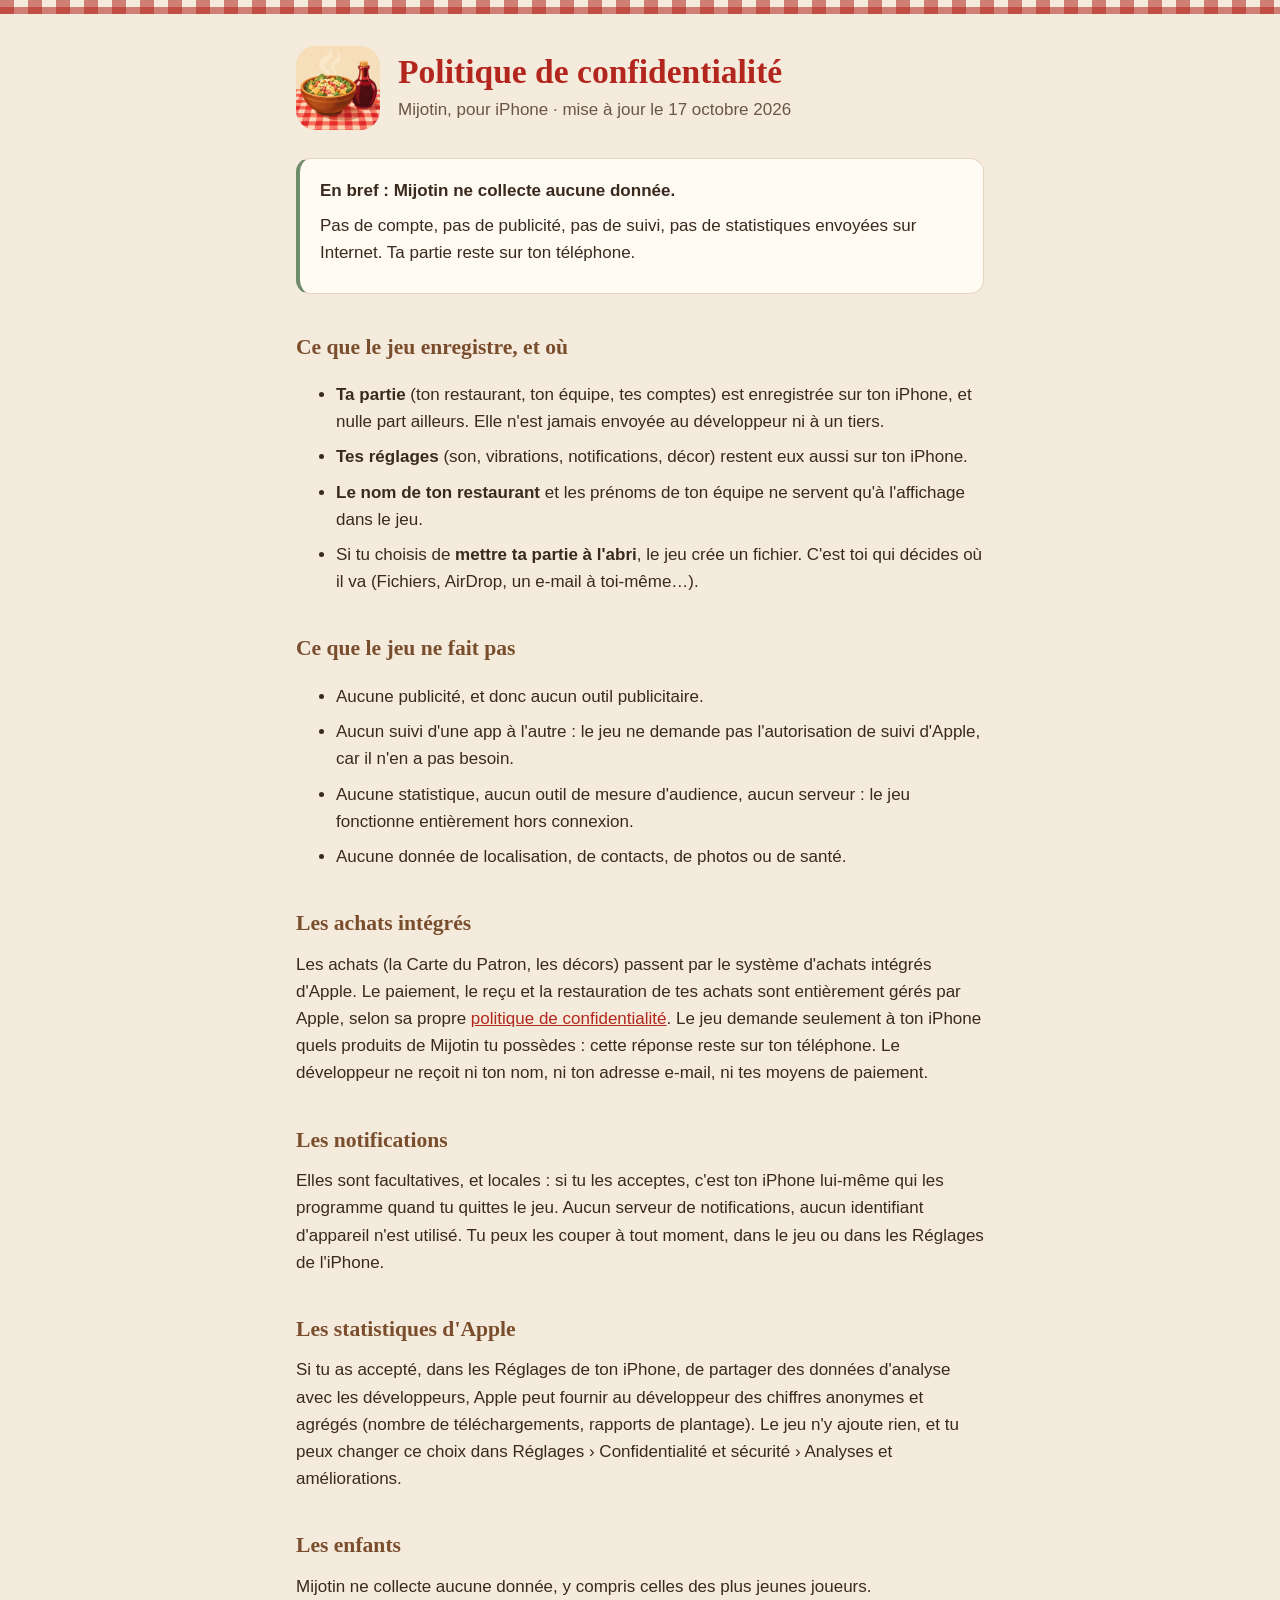
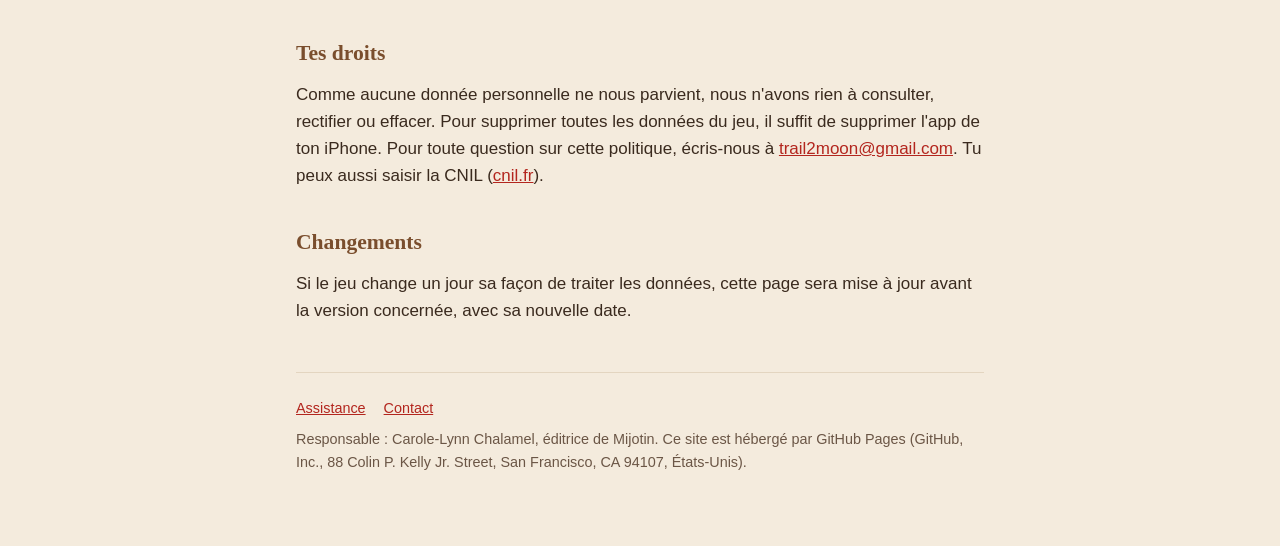
==== confidentialite.html @ 32540396 "Pages d'assistance et de confidentialité de Mijotin Co-Authored-By: Claude Opus 5.5 (1M context) <no" ====
<!doctype html>
<html lang="fr">
<head>
<meta charset="utf-8">
<meta name="viewport" content="width=device-width, initial-scale=1">
<title>Mijotin · Confidentialité</title>
<meta name="description" content="Politique de confidentialité de Mijotin : aucune donnée collectée.">
<link rel="icon" href="icone.png">
<link rel="apple-touch-icon" href="apple-touch-icon.png">
<link rel="stylesheet" href="style.css">
</head>
<body>
<div class="nappe" aria-hidden="true"></div>
<main>
  <header class="titre">
    <img src="icone.png" alt="L'icône de Mijotin">
    <div>
      <h1>Politique de confidentialité</h1>
      <p class="sous-titre">Mijotin, pour iPhone · mise à jour le 17 octobre 2026</p>
    </div>
  </header>

  <div class="carte encadre">
    <strong>En bref : Mijotin ne collecte aucune donnée.</strong>
    <p>Pas de compte, pas de publicité, pas de suivi, pas de statistiques envoyées sur Internet. Ta partie reste sur ton téléphone.</p>
  </div>

  <h2>Ce que le jeu enregistre, et où</h2>
  <ul>
    <li><strong>Ta partie</strong> (ton restaurant, ton équipe, tes comptes) est enregistrée sur ton iPhone, et nulle part ailleurs. Elle n'est jamais envoyée au développeur ni à un tiers.</li>
    <li><strong>Tes réglages</strong> (son, vibrations, notifications, décor) restent eux aussi sur ton iPhone.</li>
    <li><strong>Le nom de ton restaurant</strong> et les prénoms de ton équipe ne servent qu'à l'affichage dans le jeu.</li>
    <li>Si tu choisis de <strong>mettre ta partie à l'abri</strong>, le jeu crée un fichier. C'est toi qui décides où il va (Fichiers, AirDrop, un e-mail à toi-même…).</li>
  </ul>

  <h2>Ce que le jeu ne fait pas</h2>
  <ul>
    <li>Aucune publicité, et donc aucun outil publicitaire.</li>
    <li>Aucun suivi d'une app à l'autre : le jeu ne demande pas l'autorisation de suivi d'Apple, car il n'en a pas besoin.</li>
    <li>Aucune statistique, aucun outil de mesure d'audience, aucun serveur : le jeu fonctionne entièrement hors connexion.</li>
    <li>Aucune donnée de localisation, de contacts, de photos ou de santé.</li>
  </ul>

  <h2>Les achats intégrés</h2>
  <p>Les achats (la Carte du Patron, les décors) passent par le système d'achats intégrés d'Apple. Le paiement, le reçu et la restauration de tes achats sont entièrement gérés par Apple, selon sa propre <a href="https://www.apple.com/fr/legal/privacy/">politique de confidentialité</a>. Le jeu demande seulement à ton iPhone quels produits de Mijotin tu possèdes : cette réponse reste sur ton téléphone. Le développeur ne reçoit ni ton nom, ni ton adresse e-mail, ni tes moyens de paiement.</p>

  <h2>Les notifications</h2>
  <p>Elles sont facultatives, et locales : si tu les acceptes, c'est ton iPhone lui-même qui les programme quand tu quittes le jeu. Aucun serveur de notifications, aucun identifiant d'appareil n'est utilisé. Tu peux les couper à tout moment, dans le jeu ou dans les Réglages de l'iPhone.</p>

  <h2>Les statistiques d'Apple</h2>
  <p>Si tu as accepté, dans les Réglages de ton iPhone, de partager des données d'analyse avec les développeurs, Apple peut fournir au développeur des chiffres anonymes et agrégés (nombre de téléchargements, rapports de plantage). Le jeu n'y ajoute rien, et tu peux changer ce choix dans Réglages › Confidentialité et sécurité › Analyses et améliorations.</p>

  <h2>Les enfants</h2>
  <p>Mijotin ne collecte aucune donnée, y compris celles des plus jeunes joueurs.</p>

  <h2>Tes droits</h2>
  <p>Comme aucune donnée personnelle ne nous parvient, nous n'avons rien à consulter, rectifier ou effacer. Pour supprimer toutes les données du jeu, il suffit de supprimer l'app de ton iPhone. Pour toute question sur cette politique, écris-nous à <a href="mailto:trail2moon@gmail.com">trail2moon@gmail.com</a>. Tu peux aussi saisir la CNIL (<a href="https://www.cnil.fr">cnil.fr</a>).</p>

  <h2>Changements</h2>
  <p>Si le jeu change un jour sa façon de traiter les données, cette page sera mise à jour avant la version concernée, avec sa nouvelle date.</p>

  <footer>
    <nav class="liens">
      <a href="index.html">Assistance</a>
      <a href="mailto:trail2moon@gmail.com">Contact</a>
    </nav>
    <p>Responsable : Carole-Lynn Chalamel, éditrice de Mijotin. Ce site est hébergé par GitHub Pages (GitHub, Inc., 88 Colin P. Kelly Jr. Street, San Francisco, CA 94107, États-Unis).</p>
  </footer>
</main>
</body>
</html>
---- style.css ----
/* Les pages publiques de Mijotin (assistance et confidentialité), aux couleurs du jeu. Aucune ressource externe. */
:root {
  --fond: #f4ebdd;
  --carte: #fffaf2;
  --encre: #3a2a1e;
  --doux: #6b5646;
  --rouge: #b3261e;
  --bois: #7a4e2d;
  --sauge: #6e8b6b;
  --trait: #e3d5c0;
}
@media (prefers-color-scheme: dark) {
  :root {
    --fond: #211812;
    --carte: #2c211a;
    --encre: #f4ebdd;
    --doux: #cdbba6;
    --rouge: #ec6a5f;
    --bois: #d8a97f;
    --sauge: #9dbb99;
    --trait: #45362a;
  }
}
* {
  box-sizing: border-box;
}
html {
  -webkit-text-size-adjust: 100%;
}
body {
  margin: 0;
  background: var(--fond);
  color: var(--encre);
  font: 17px/1.6 -apple-system, BlinkMacSystemFont, 'Segoe UI', Roboto, sans-serif;
}
.nappe {
  height: 14px;
  background:
    repeating-linear-gradient(90deg, rgba(179, 38, 30, 0.55) 0 14px, transparent 14px 28px),
    repeating-linear-gradient(0deg, rgba(179, 38, 30, 0.55) 0 7px, transparent 7px 14px);
}
main {
  max-width: 720px;
  margin: 0 auto;
  padding: 32px 16px 64px;
}
header.titre {
  display: flex;
  align-items: center;
  gap: 18px;
  margin-bottom: 28px;
}
header.titre img {
  width: 84px;
  height: 84px;
  border-radius: 20px;
  flex-shrink: 0;
}
h1 {
  margin: 0;
  font-family: Georgia, 'Times New Roman', serif;
  color: var(--rouge);
  font-size: 2.1rem;
  line-height: 1.15;
}
.sous-titre {
  margin: 4px 0 0;
  color: var(--doux);
}
h2 {
  font-family: Georgia, 'Times New Roman', serif;
  color: var(--bois);
  font-size: 1.35rem;
  margin: 36px 0 10px;
}
h3 {
  font-size: 1.05rem;
  margin: 22px 0 4px;
}
p,
li {
  margin: 8px 0;
}
a {
  color: var(--rouge);
}
.carte {
  background: var(--carte);
  border: 1px solid var(--trait);
  border-radius: 14px;
  padding: 18px 20px;
  margin: 16px 0;
}
.encadre {
  border-left: 4px solid var(--sauge);
}
nav.liens {
  display: flex;
  flex-wrap: wrap;
  gap: 8px 18px;
  margin: 8px 0 0;
}
footer {
  margin-top: 48px;
  color: var(--doux);
  font-size: 0.9rem;
  border-top: 1px solid var(--trait);
  padding-top: 16px;
}
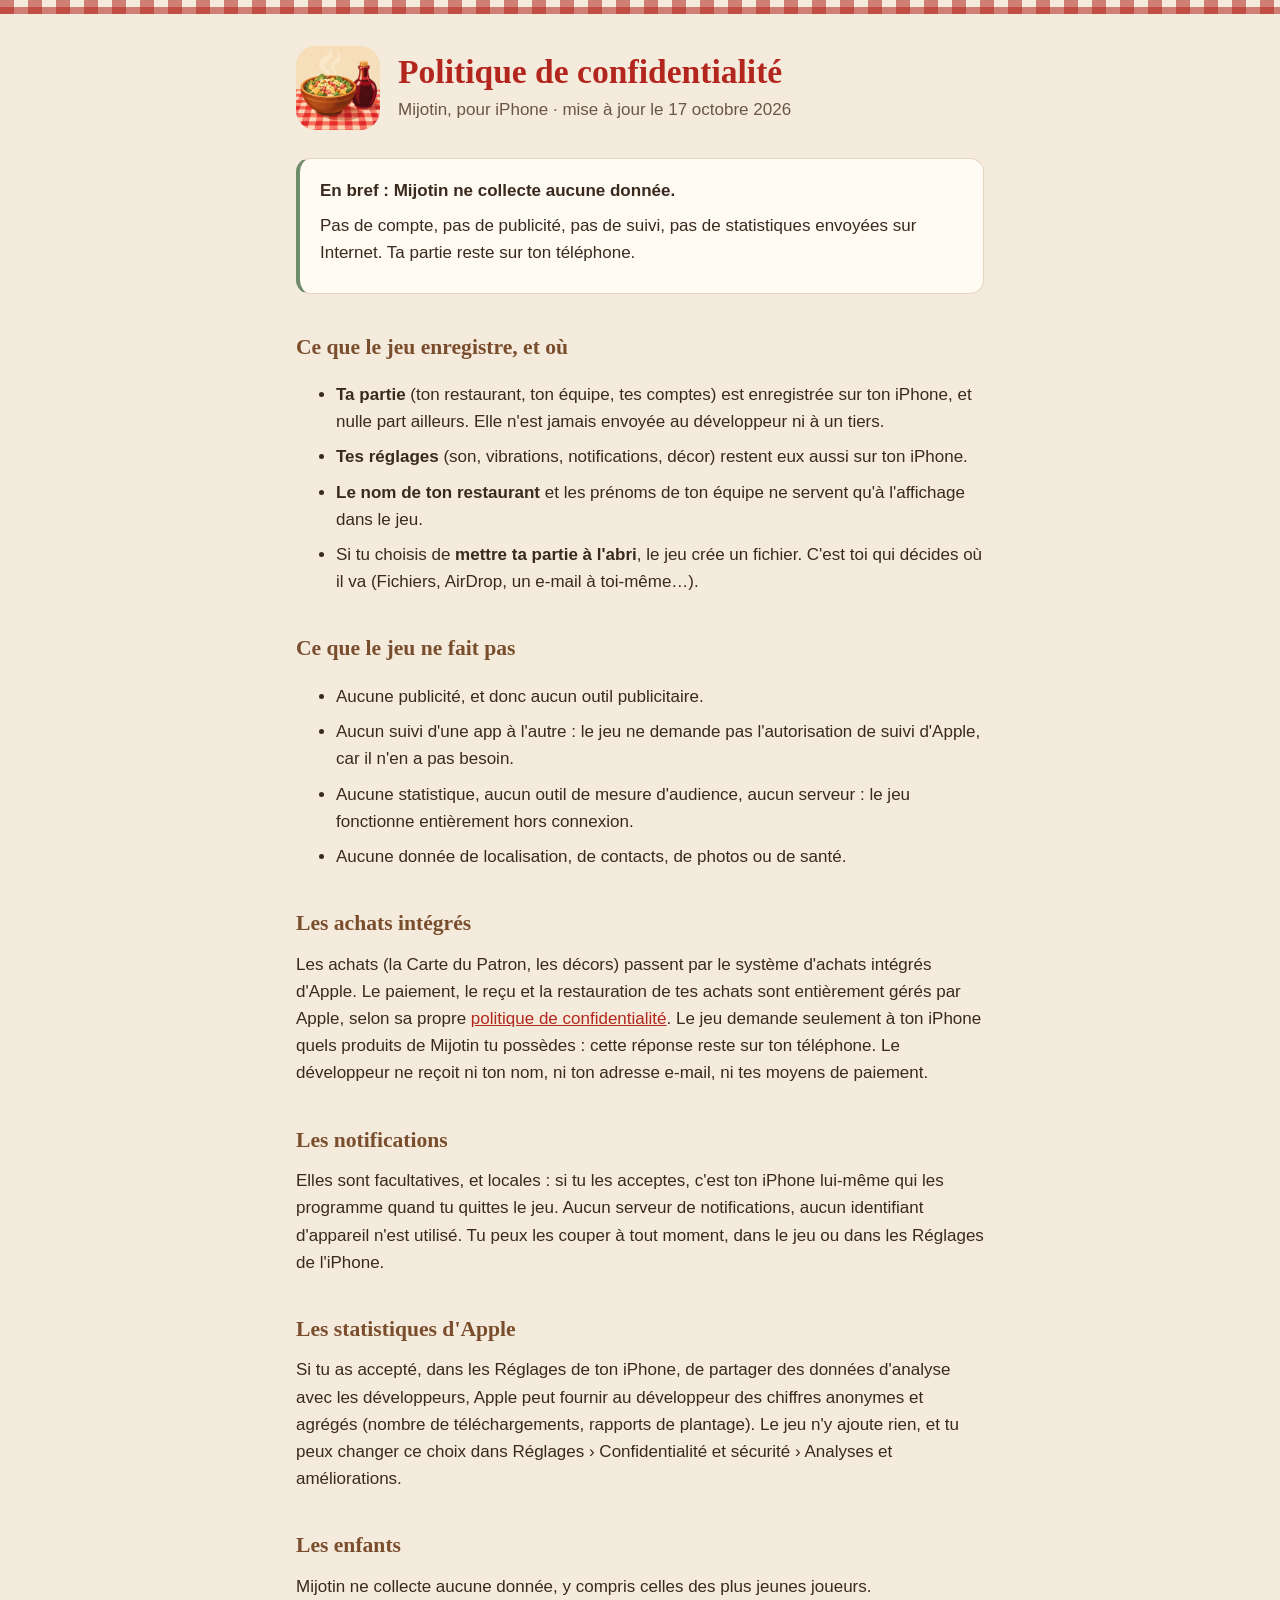
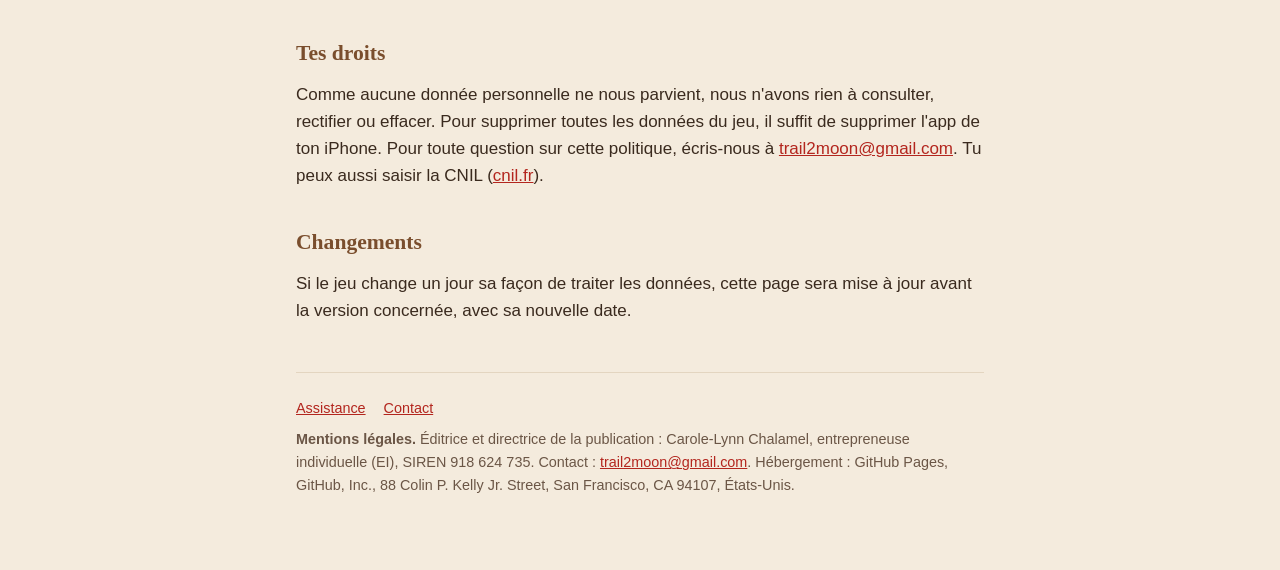
==== commit 530d5072: "Mise à jour des pages de Mijotin" ====
--- a/confidentialite.html
+++ b/confidentialite.html
@@ -64,7 +64,7 @@
       <a href="index.html">Assistance</a>
       <a href="mailto:trail2moon@gmail.com">Contact</a>
     </nav>
-    <p>Responsable : Carole-Lynn Chalamel, éditrice de Mijotin. Ce site est hébergé par GitHub Pages (GitHub, Inc., 88 Colin P. Kelly Jr. Street, San Francisco, CA 94107, États-Unis).</p>
+    <p><strong>Mentions légales.</strong> Éditrice et directrice de la publication : Carole-Lynn Chalamel, entrepreneuse individuelle (EI), SIREN 918 624 735. Contact : <a href="mailto:trail2moon@gmail.com">trail2moon@gmail.com</a>. Hébergement : GitHub Pages, GitHub, Inc., 88 Colin P. Kelly Jr. Street, San Francisco, CA 94107, États-Unis.</p>
   </footer>
 </main>
 </body>
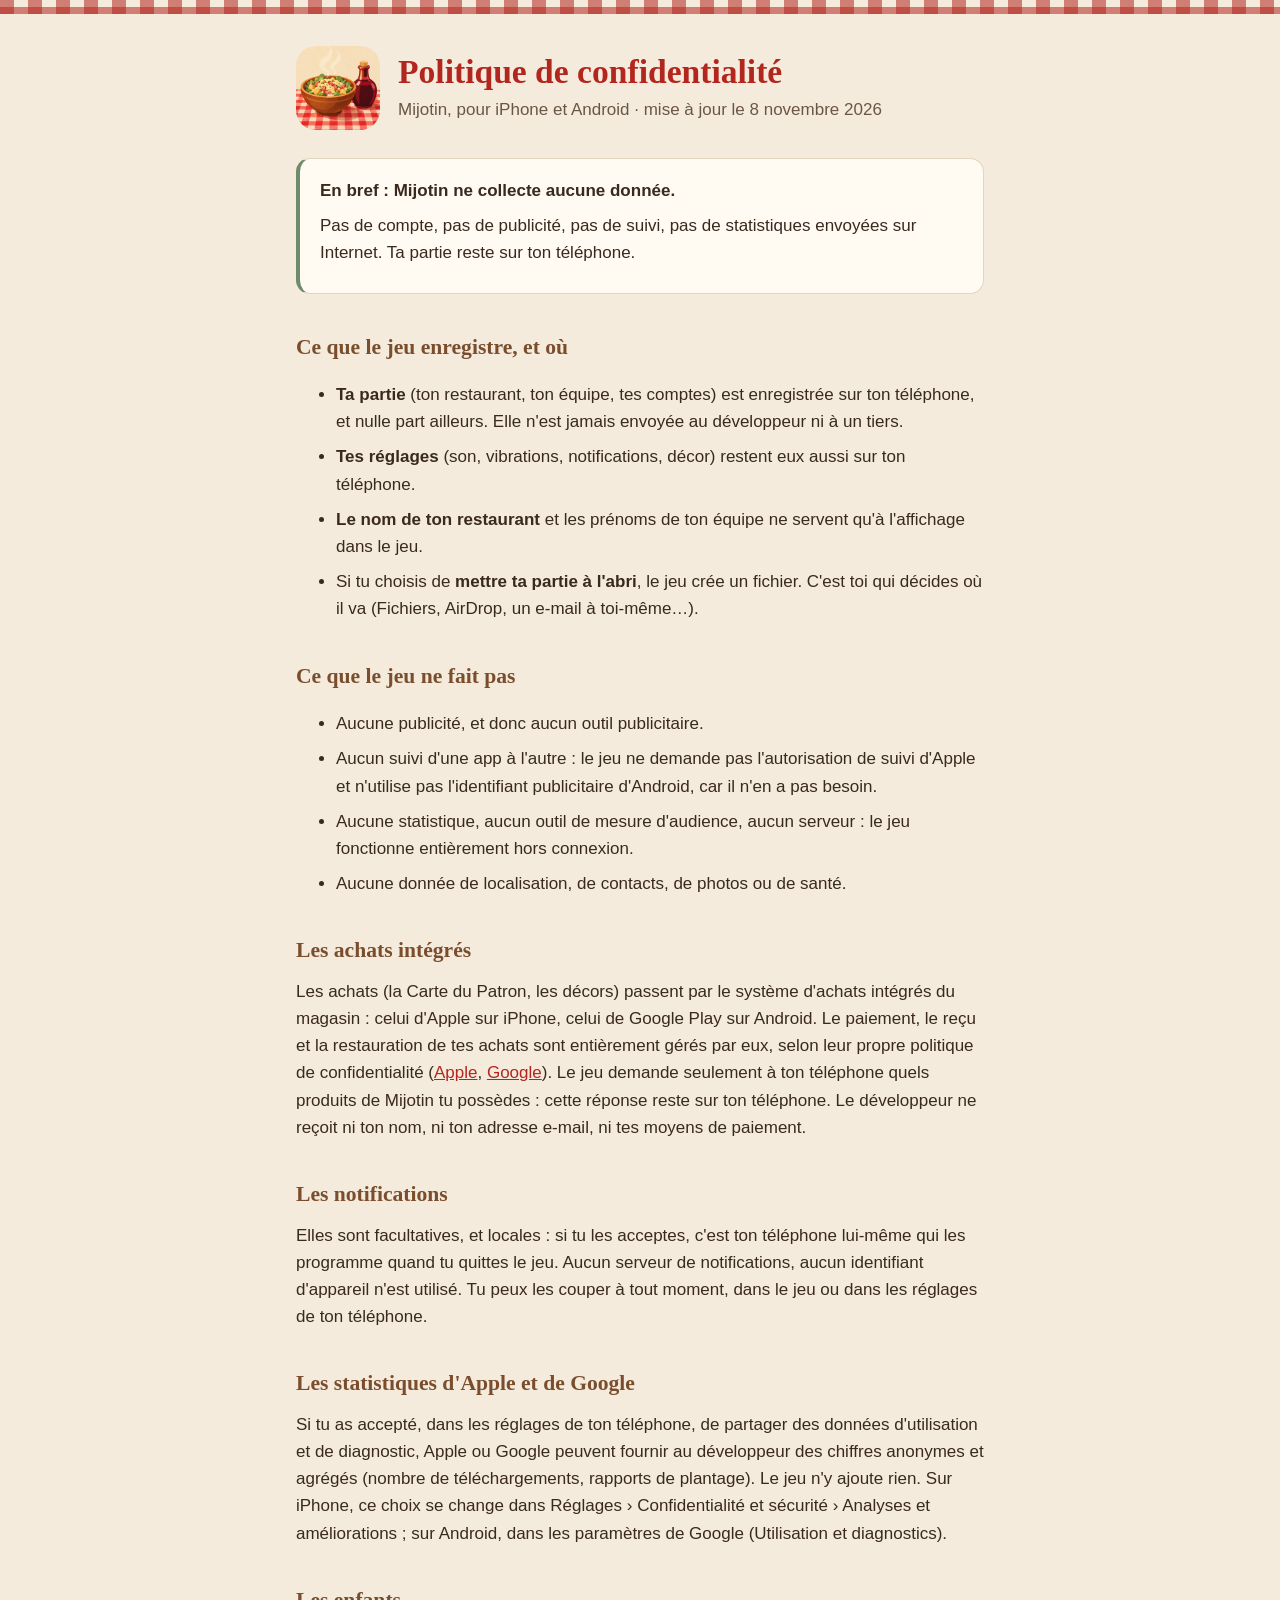
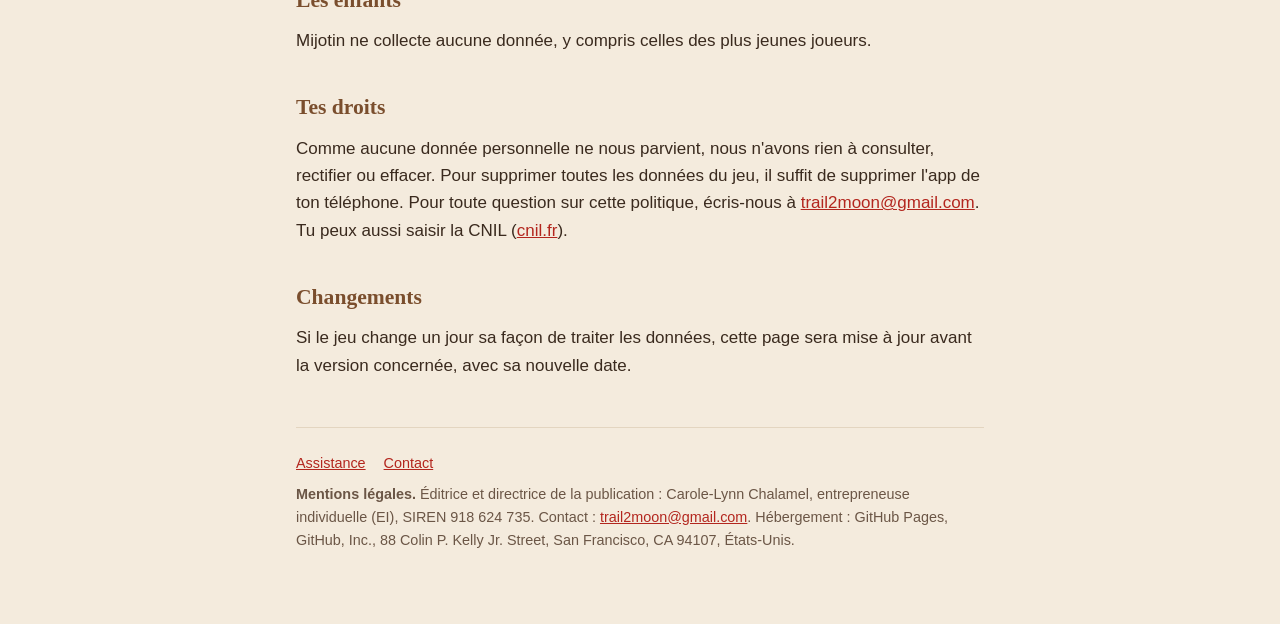
==== commit 299f3cbf: "Mise à jour des pages de Mijotin" ====
--- a/confidentialite.html
+++ b/confidentialite.html
@@ -16,7 +16,7 @@
     <img src="icone.png" alt="L'icône de Mijotin">
     <div>
       <h1>Politique de confidentialité</h1>
-      <p class="sous-titre">Mijotin, pour iPhone · mise à jour le 17 octobre 2026</p>
+      <p class="sous-titre">Mijotin, pour iPhone et Android · mise à jour le 8 novembre 2026</p>
     </div>
   </header>
 
@@ -27,8 +27,8 @@
 
   <h2>Ce que le jeu enregistre, et où</h2>
   <ul>
-    <li><strong>Ta partie</strong> (ton restaurant, ton équipe, tes comptes) est enregistrée sur ton iPhone, et nulle part ailleurs. Elle n'est jamais envoyée au développeur ni à un tiers.</li>
-    <li><strong>Tes réglages</strong> (son, vibrations, notifications, décor) restent eux aussi sur ton iPhone.</li>
+    <li><strong>Ta partie</strong> (ton restaurant, ton équipe, tes comptes) est enregistrée sur ton téléphone, et nulle part ailleurs. Elle n'est jamais envoyée au développeur ni à un tiers.</li>
+    <li><strong>Tes réglages</strong> (son, vibrations, notifications, décor) restent eux aussi sur ton téléphone.</li>
     <li><strong>Le nom de ton restaurant</strong> et les prénoms de ton équipe ne servent qu'à l'affichage dans le jeu.</li>
     <li>Si tu choisis de <strong>mettre ta partie à l'abri</strong>, le jeu crée un fichier. C'est toi qui décides où il va (Fichiers, AirDrop, un e-mail à toi-même…).</li>
   </ul>
@@ -36,25 +36,25 @@
   <h2>Ce que le jeu ne fait pas</h2>
   <ul>
     <li>Aucune publicité, et donc aucun outil publicitaire.</li>
-    <li>Aucun suivi d'une app à l'autre : le jeu ne demande pas l'autorisation de suivi d'Apple, car il n'en a pas besoin.</li>
+    <li>Aucun suivi d'une app à l'autre : le jeu ne demande pas l'autorisation de suivi d'Apple et n'utilise pas l'identifiant publicitaire d'Android, car il n'en a pas besoin.</li>
     <li>Aucune statistique, aucun outil de mesure d'audience, aucun serveur : le jeu fonctionne entièrement hors connexion.</li>
     <li>Aucune donnée de localisation, de contacts, de photos ou de santé.</li>
   </ul>
 
   <h2>Les achats intégrés</h2>
-  <p>Les achats (la Carte du Patron, les décors) passent par le système d'achats intégrés d'Apple. Le paiement, le reçu et la restauration de tes achats sont entièrement gérés par Apple, selon sa propre <a href="https://www.apple.com/fr/legal/privacy/">politique de confidentialité</a>. Le jeu demande seulement à ton iPhone quels produits de Mijotin tu possèdes : cette réponse reste sur ton téléphone. Le développeur ne reçoit ni ton nom, ni ton adresse e-mail, ni tes moyens de paiement.</p>
+  <p>Les achats (la Carte du Patron, les décors) passent par le système d'achats intégrés du magasin : celui d'Apple sur iPhone, celui de Google Play sur Android. Le paiement, le reçu et la restauration de tes achats sont entièrement gérés par eux, selon leur propre politique de confidentialité (<a href="https://www.apple.com/fr/legal/privacy/">Apple</a>, <a href="https://policies.google.com/privacy?hl=fr">Google</a>). Le jeu demande seulement à ton téléphone quels produits de Mijotin tu possèdes : cette réponse reste sur ton téléphone. Le développeur ne reçoit ni ton nom, ni ton adresse e-mail, ni tes moyens de paiement.</p>
 
   <h2>Les notifications</h2>
-  <p>Elles sont facultatives, et locales : si tu les acceptes, c'est ton iPhone lui-même qui les programme quand tu quittes le jeu. Aucun serveur de notifications, aucun identifiant d'appareil n'est utilisé. Tu peux les couper à tout moment, dans le jeu ou dans les Réglages de l'iPhone.</p>
+  <p>Elles sont facultatives, et locales : si tu les acceptes, c'est ton téléphone lui-même qui les programme quand tu quittes le jeu. Aucun serveur de notifications, aucun identifiant d'appareil n'est utilisé. Tu peux les couper à tout moment, dans le jeu ou dans les réglages de ton téléphone.</p>
 
-  <h2>Les statistiques d'Apple</h2>
-  <p>Si tu as accepté, dans les Réglages de ton iPhone, de partager des données d'analyse avec les développeurs, Apple peut fournir au développeur des chiffres anonymes et agrégés (nombre de téléchargements, rapports de plantage). Le jeu n'y ajoute rien, et tu peux changer ce choix dans Réglages › Confidentialité et sécurité › Analyses et améliorations.</p>
+  <h2>Les statistiques d'Apple et de Google</h2>
+  <p>Si tu as accepté, dans les réglages de ton téléphone, de partager des données d'utilisation et de diagnostic, Apple ou Google peuvent fournir au développeur des chiffres anonymes et agrégés (nombre de téléchargements, rapports de plantage). Le jeu n'y ajoute rien. Sur iPhone, ce choix se change dans Réglages › Confidentialité et sécurité › Analyses et améliorations ; sur Android, dans les paramètres de Google (Utilisation et diagnostics).</p>
 
   <h2>Les enfants</h2>
   <p>Mijotin ne collecte aucune donnée, y compris celles des plus jeunes joueurs.</p>
 
   <h2>Tes droits</h2>
-  <p>Comme aucune donnée personnelle ne nous parvient, nous n'avons rien à consulter, rectifier ou effacer. Pour supprimer toutes les données du jeu, il suffit de supprimer l'app de ton iPhone. Pour toute question sur cette politique, écris-nous à <a href="mailto:trail2moon@gmail.com">trail2moon@gmail.com</a>. Tu peux aussi saisir la CNIL (<a href="https://www.cnil.fr">cnil.fr</a>).</p>
+  <p>Comme aucune donnée personnelle ne nous parvient, nous n'avons rien à consulter, rectifier ou effacer. Pour supprimer toutes les données du jeu, il suffit de supprimer l'app de ton téléphone. Pour toute question sur cette politique, écris-nous à <a href="mailto:trail2moon@gmail.com">trail2moon@gmail.com</a>. Tu peux aussi saisir la CNIL (<a href="https://www.cnil.fr">cnil.fr</a>).</p>
 
   <h2>Changements</h2>
   <p>Si le jeu change un jour sa façon de traiter les données, cette page sera mise à jour avant la version concernée, avec sa nouvelle date.</p>
